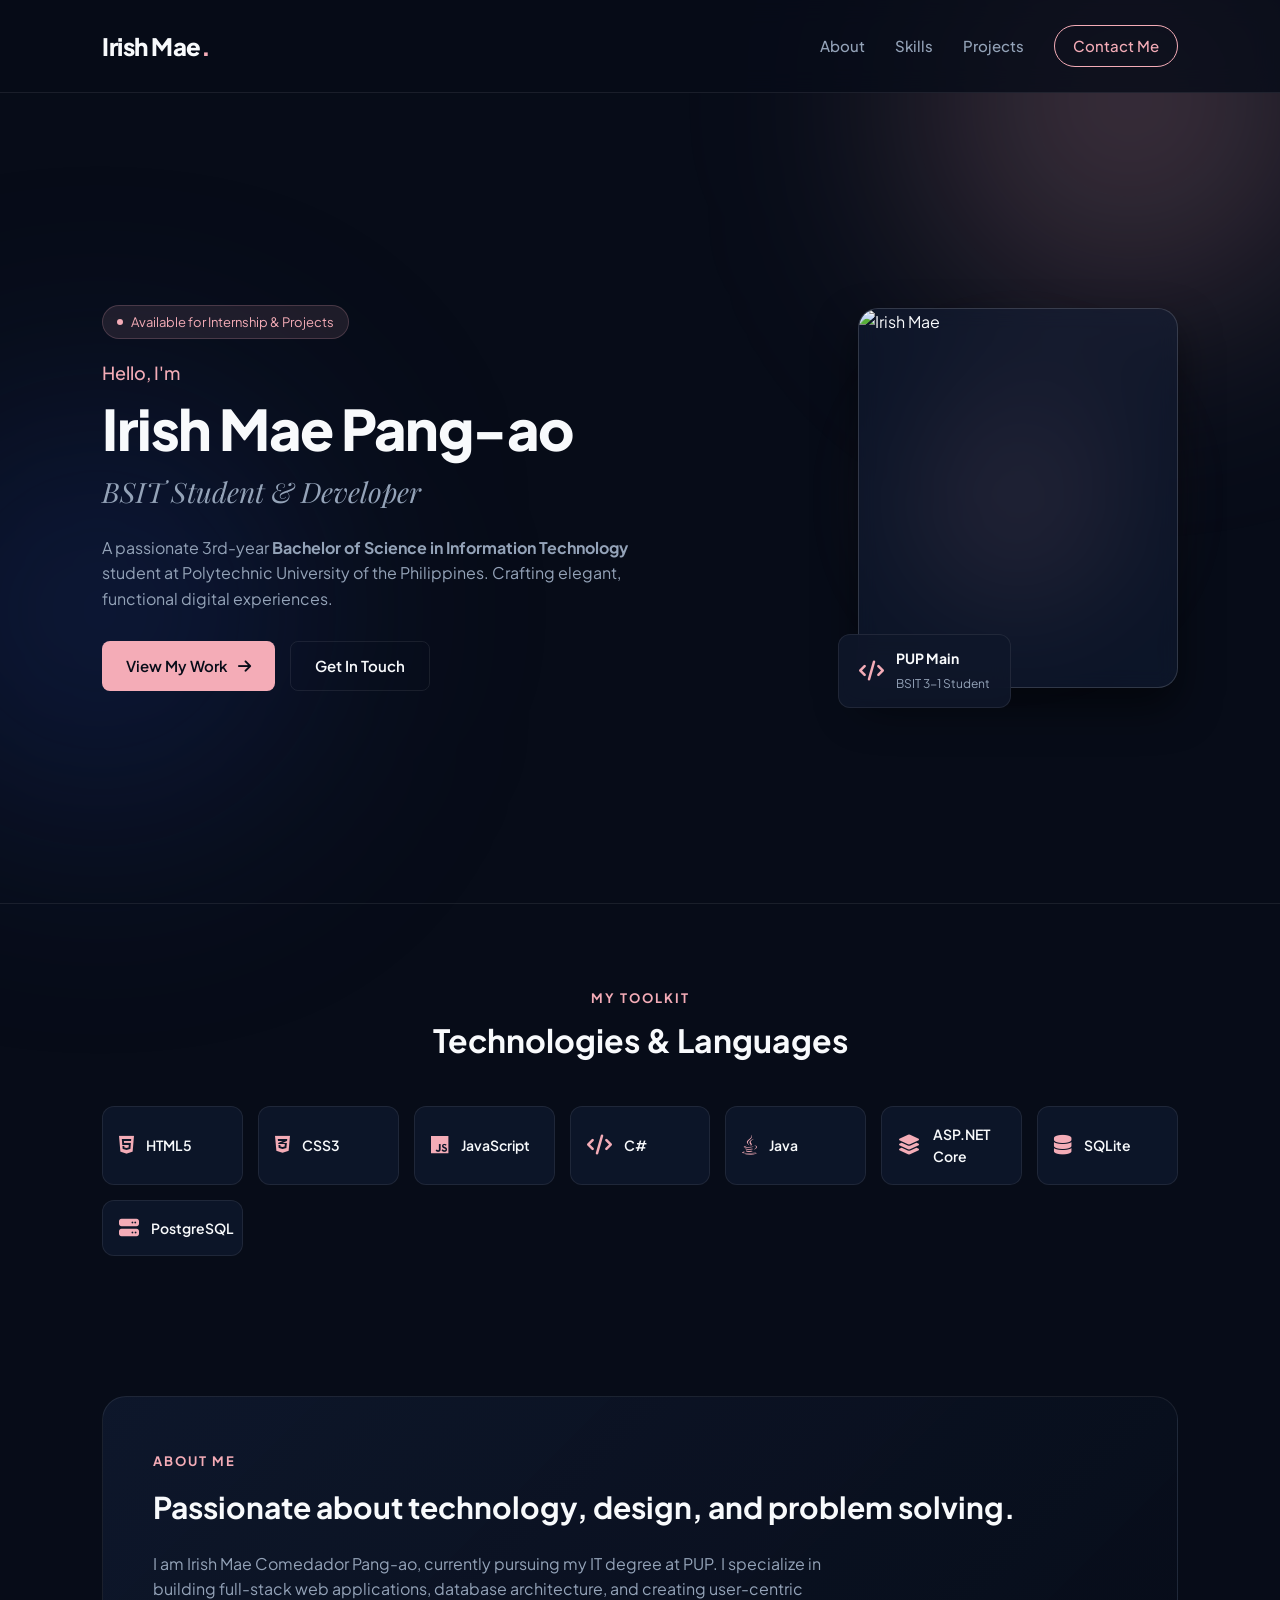
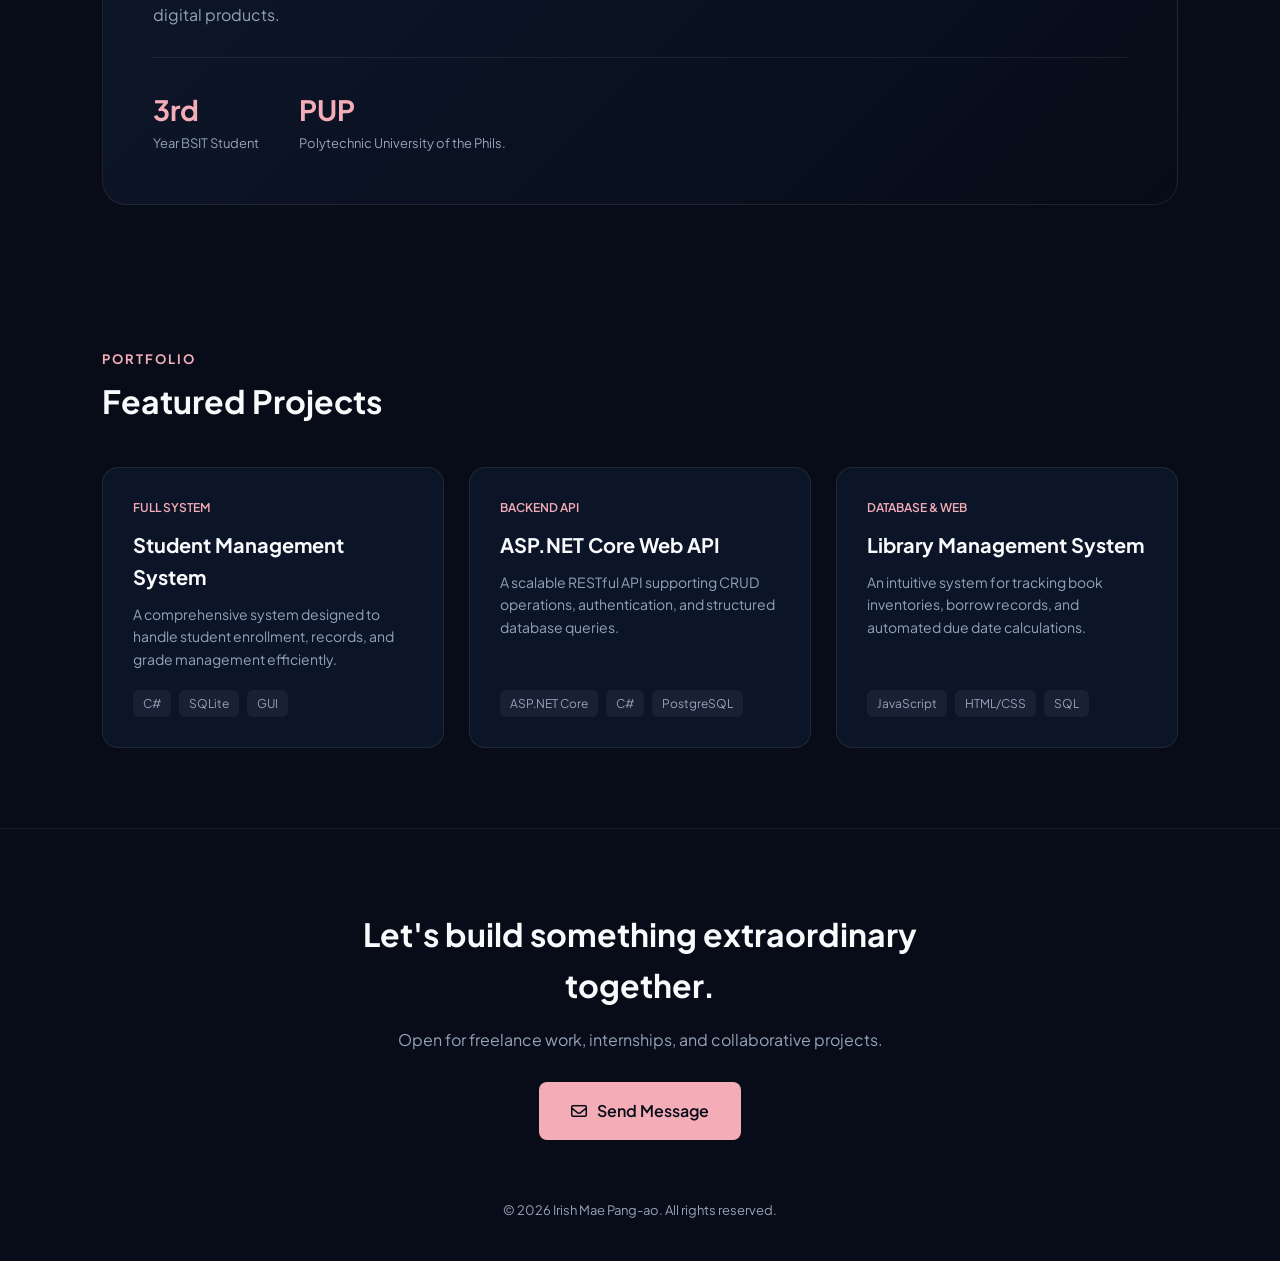
==== index.html @ ea2a680a "Add files via upload" ====
<!DOCTYPE html>
<html lang="en">
<head>
    <meta charset="UTF-8">
    <meta name="viewport" content="width=device-width, initial-scale=1.0">
    <title>Irish Mae | Portfolio</title>

    <link rel="preconnect" href="https://fonts.googleapis.com">
    <link rel="preconnect" href="https://fonts.gstatic.com" crossorigin>
    <link href="https://fonts.googleapis.com/css2?family=Plus+Jakarta+Sans:wght@300;400;500;600;700;800&family=Playfair+Display:ital,wght@0,600;1,400&display=swap" rel="stylesheet">
    <link rel="stylesheet" href="https://cdnjs.cloudflare.com/ajax/libs/font-awesome/6.4.0/css/all.min.css">
    
    <link rel="stylesheet" href="style.css">
</head>
<body>

    <div class="ambient-glow glow-1"></div>
    <div class="ambient-glow glow-2"></div>

    <nav>
        <a href="#" class="logo">Irish Mae<span class="dot">.</span></a>
        <div class="nav-links">
            <a href="#about">About</a>
            <a href="#skills">Skills</a>
            <a href="#projects">Projects</a>
            <a href="#contact" class="btn-nav">Contact Me</a>
        </div>
    </nav>

    <section class="hero">
        <div class="hero-text">
            <span class="badge">
                <span class="badge-dot"></span> Available for Internship & Projects
            </span>
            <p class="greeting">Hello, I'm</p>
            <h1>Irish Mae Pang-ao</h1>
            <h2>BSIT Student & Developer</h2>
            <p class="bio-short">
                A passionate 3rd-year <strong>Bachelor of Science in Information Technology</strong> student at 
                Polytechnic University of the Philippines. Crafting elegant, functional digital experiences.
            </p>
            <div class="hero-buttons">
                <a href="#projects" class="btn btn-primary">View My Work <i class="fa-solid fa-arrow-right"></i></a>
                <a href="#contact" class="btn btn-secondary">Get In Touch</a>
            </div>
        </div>

        <div class="hero-image-wrapper">
            <div class="glow-backdrop"></div>
            <div class="glass-frame">
                <!-- Siguraduhing tama ang path ng profile picture mo dito -->
                <img src="images/profile.jpg" alt="Irish Mae" class="profile-img">
            </div>
            <div class="experience-badge">
                <i class="fa-solid fa-code"></i>
                <div>
                    <strong>PUP Main</strong>
                    <span>BSIT 3-1 Student</span>
                </div>
            </div>
        </div>
    </section>

    <section id="skills" class="skills-section">
        <div class="section-header center">
            <span class="sub-title">MY TOOLKIT</span>
            <h2>Technologies & Languages</h2>
        </div>
        <div class="skills-grid">
            <div class="skill-card"><i class="fa-brands fa-html5"></i> <span>HTML5</span></div>
            <div class="skill-card"><i class="fa-brands fa-css3-alt"></i> <span>CSS3</span></div>
            <div class="skill-card"><i class="fa-brands fa-js"></i> <span>JavaScript</span></div>
            <div class="skill-card"><i class="fa-solid fa-code"></i> <span>C#</span></div>
            <div class="skill-card"><i class="fa-brands fa-java"></i> <span>Java</span></div>
            <div class="skill-card"><i class="fa-solid fa-layer-group"></i> <span>ASP.NET Core</span></div>
            <div class="skill-card"><i class="fa-solid fa-database"></i> <span>SQLite</span></div>
            <div class="skill-card"><i class="fa-solid fa-server"></i> <span>PostgreSQL</span></div>
        </div>
    </section>

    <section id="about" class="about-section">
        <div class="about-card">
            <div class="about-content">
                <span class="sub-title">ABOUT ME</span>
                <h2>Passionate about technology, design, and problem solving.</h2>
                <p>
                    I am Irish Mae Comedador Pang-ao, currently pursuing my IT degree at PUP. 
                    I specialize in building full-stack web applications, database architecture, and creating user-centric digital products.
                </p>
                <div class="stats-row">
                    <div class="stat-item">
                        <h3>3rd</h3>
                        <p>Year BSIT Student</p>
                    </div>
                    <div class="stat-item">
                        <h3>PUP</h3>
                        <p>Polytechnic University of the Phils.</p>
                    </div>
                </div>
            </div>
        </div>
    </section>

    <!-- Projects Section -->
    <section id="projects" class="projects-section">
        <div class="section-header">
            <span class="sub-title">PORTFOLIO</span>
            <h2>Featured Projects</h2>
        </div>

        <div class="projects-grid">
            <div class="project-card">
                <div class="project-tag">Full System</div>
                <h3>Student Management System</h3>
                <p>A comprehensive system designed to handle student enrollment, records, and grade management efficiently.</p>
                <div class="project-tech">
                    <span>C#</span> <span>SQLite</span> <span>GUI</span>
                </div>
            </div>

            <div class="project-card">
                <div class="project-tag">Backend API</div>
                <h3>ASP.NET Core Web API</h3>
                <p>A scalable RESTful API supporting CRUD operations, authentication, and structured database queries.</p>
                <div class="project-tech">
                    <span>ASP.NET Core</span> <span>C#</span> <span>PostgreSQL</span>
                </div>
            </div>

            <div class="project-card">
                <div class="project-tag">Database & Web</div>
                <h3>Library Management System</h3>
                <p>An intuitive system for tracking book inventories, borrow records, and automated due date calculations.</p>
                <div class="project-tech">
                    <span>JavaScript</span> <span>HTML/CSS</span> <span>SQL</span>
                </div>
            </div>
        </div>
    </section>

    <footer id="contact">
        <div class="footer-content">
            <h2>Let's build something extraordinary together.</h2>
            <p>Open for freelance work, internships, and collaborative projects.</p>
            <a href="mailto:irishmae.pangao@example.com" class="btn btn-primary btn-large">
                <i class="fa-regular fa-envelope"></i> Send Message
            </a>
            <div class="copyright">
                &copy; 2026 Irish Mae Pang-ao. All rights reserved.
            </div>
        </div>
    </footer>

</body>
</html>
---- style.css ----
:root {
    --bg-dark: #070c18;
    --card-bg: rgba(19, 31, 56, 0.5);
    --border-color: rgba(255, 255, 255, 0.08);
    --rose-accent: #f4acb7;
    --rose-glow: rgba(244, 172, 183, 0.25);
    --text-primary: #f8fafc;
    --text-secondary: #94a3b8;
    --font-main: 'Plus Jakarta Sans', sans-serif;
    --font-serif: 'Playfair Display', serif;
}

* {
    margin: 0;
    padding: 0;
    box-sizing: border-box;
    scroll-behavior: smooth;
}

body {
    font-family: var(--font-main);
    background-color: var(--bg-dark);
    color: var(--text-primary);
    overflow-x: hidden;
    line-height: 1.6;
}

.ambient-glow {
    position: fixed;
    width: 400px;
    height: 400px;
    border-radius: 50%;
    filter: blur(120px);
    z-index: -1;
    pointer-events: none;
}
.glow-1 {
    top: -100px;
    right: -50px;
    background: var(--rose-glow);
}
.glow-2 {
    bottom: 10%;
    left: -100px;
    background: rgba(30, 58, 138, 0.3);
}

nav {
    display: flex;
    justify-content: space-between;
    align-items: center;
    padding: 25px 8%;
    background: rgba(7, 12, 24, 0.8);
    backdrop-filter: blur(12px);
    position: sticky;
    top: 0;
    z-index: 100;
    border-bottom: 1px solid var(--border-color);
}

.logo {
    font-size: 24px;
    font-weight: 800;
    color: var(--text-primary);
    text-decoration: none;
    letter-spacing: -0.5px;
}

.logo .dot {
    color: var(--rose-accent);
}

.nav-links {
    display: flex;
    gap: 30px;
    align-items: center;
}

.nav-links a {
    color: var(--text-secondary);
    text-decoration: none;
    font-size: 15px;
    font-weight: 500;
    transition: all 0.3s ease;
}

.nav-links a:hover {
    color: var(--rose-accent);
}

.btn-nav {
    border: 1px solid var(--rose-accent);
    padding: 8px 18px !important;
    border-radius: 30px;
    color: var(--rose-accent) !important;
}

.btn-nav:hover {
    background: var(--rose-accent);
    color: #070c18 !important;
}

.hero {
    display: flex;
    justify-content: space-between;
    align-items: center;
    min-height: calc(100vh - 90px);
    padding: 0 8%;
    gap: 40px;
}

.hero-text {
    max-width: 580px;
}

.badge {
    display: inline-flex;
    align-items: center;
    gap: 8px;
    background: rgba(244, 172, 183, 0.1);
    border: 1px solid rgba(244, 172, 183, 0.2);
    padding: 6px 14px;
    border-radius: 20px;
    font-size: 13px;
    color: var(--rose-accent);
    margin-bottom: 20px;
}

.badge-dot {
    width: 6px;
    height: 6px;
    background-color: var(--rose-accent);
    border-radius: 50%;
}

.greeting {
    font-size: 18px;
    color: var(--rose-accent);
    font-weight: 500;
}

.hero h1 {
    font-size: 56px;
    font-weight: 800;
    line-height: 1.1;
    margin: 10px 0;
    letter-spacing: -1.5px;
}

.hero h2 {
    font-family: var(--font-serif);
    font-size: 28px;
    color: var(--text-secondary);
    font-style: italic;
    font-weight: 400;
    margin-bottom: 20px;
}

.bio-short {
    color: var(--text-secondary);
    font-size: 16px;
    margin-bottom: 30px;
}

.hero-buttons {
    display: flex;
    gap: 15px;
}

.btn {
    display: inline-flex;
    align-items: center;
    gap: 10px;
    padding: 12px 24px;
    border-radius: 8px;
    font-size: 15px;
    font-weight: 600;
    text-decoration: none;
    transition: all 0.3s ease;
}

.btn-primary {
    background: var(--rose-accent);
    color: #070c18;
}

.btn-primary:hover {
    transform: translateY(-2px);
    box-shadow: 0 10px 20px rgba(244, 172, 183, 0.3);
}

.btn-secondary {
    background: transparent;
    color: var(--text-primary);
    border: 1px solid var(--border-color);
}

.btn-secondary:hover {
    border-color: var(--rose-accent);
    color: var(--rose-accent);
}

.btn-large {
    padding: 16px 32px;
    font-size: 16px;
}

.hero-image-wrapper {
    position: relative;
}

.glow-backdrop {
    position: absolute;
    width: 100%;
    height: 100%;
    background: radial-gradient(circle, var(--rose-accent) 0%, transparent 70%);
    opacity: 0.2;
    filter: blur(40px);
}

.glass-frame {
    width: 320px;
    height: 380px;
    border-radius: 20px;
    overflow: hidden;
    border: 1px solid rgba(255, 255, 255, 0.15);
    background: var(--card-bg);
    backdrop-filter: blur(10px);
    position: relative;
    box-shadow: 0 20px 40px rgba(0, 0, 0, 0.5);
}

.profile-img {
    width: 100%;
    height: 100%;
    object-fit: cover;
}

.experience-badge {
    position: absolute;
    bottom: -20px;
    left: -20px;
    background: rgba(15, 23, 42, 0.9);
    border: 1px solid var(--border-color);
    padding: 12px 20px;
    border-radius: 12px;
    display: flex;
    align-items: center;
    gap: 12px;
    backdrop-filter: blur(10px);
}

.experience-badge i {
    font-size: 20px;
    color: var(--rose-accent);
}

.experience-badge strong {
    display: block;
    font-size: 14px;
}

.experience-badge span {
    font-size: 12px;
    color: var(--text-secondary);
}

.skills-section {
    padding: 80px 8%;
    border-top: 1px solid var(--border-color);
}

.sub-title {
    color: var(--rose-accent);
    font-size: 13px;
    font-weight: 700;
    letter-spacing: 2px;
    text-transform: uppercase;
}

.section-header h2 {
    font-size: 32px;
    margin-top: 5px;
    margin-bottom: 40px;
}

.section-header.center {
    text-align: center;
}

.skills-grid {
    display: grid;
    grid-template-columns: repeat(auto-fit, minmax(140px, 1fr));
    gap: 15px;
}

.skill-card {
    background: var(--card-bg);
    border: 1px solid var(--border-color);
    padding: 16px;
    border-radius: 12px;
    display: flex;
    align-items: center;
    gap: 12px;
    font-weight: 600;
    font-size: 14px;
    transition: all 0.3s ease;
}

.skill-card i {
    font-size: 20px;
    color: var(--rose-accent);
}

.skill-card:hover {
    border-color: var(--rose-accent);
    transform: translateY(-3px);
}

.about-section {
    padding: 60px 8%;
}

.about-card {
    background: linear-gradient(135deg, rgba(19, 31, 56, 0.6) 0%, rgba(7, 12, 24, 0.8) 100%);
    border: 1px solid var(--border-color);
    padding: 50px;
    border-radius: 24px;
}

.about-content h2 {
    font-size: 30px;
    margin: 10px 0 20px 0;
}

.about-content p {
    color: var(--text-secondary);
    max-width: 700px;
    font-size: 16px;
    margin-bottom: 30px;
}

.stats-row {
    display: flex;
    gap: 40px;
    border-top: 1px solid var(--border-color);
    padding-top: 30px;
}

.stat-item h3 {
    font-size: 28px;
    color: var(--rose-accent);
}

.stat-item p {
    font-size: 13px;
    margin: 0;
}
.projects-section {
    padding: 80px 8%;
}

.projects-grid {
    display: grid;
    grid-template-columns: repeat(auto-fit, minmax(300px, 1fr));
    gap: 25px;
}

.project-card {
    background: var(--card-bg);
    border: 1px solid var(--border-color);
    padding: 30px;
    border-radius: 16px;
    transition: all 0.3s ease;
    display: flex;
    flex-direction: column;
}

.project-card:hover {
    border-color: rgba(244, 172, 183, 0.4);
    transform: translateY(-5px);
}

.project-tag {
    font-size: 12px;
    color: var(--rose-accent);
    font-weight: 600;
    margin-bottom: 12px;
    text-transform: uppercase;
}

.project-card h3 {
    font-size: 20px;
    margin-bottom: 10px;
}

.project-card p {
    color: var(--text-secondary);
    font-size: 14px;
    margin-bottom: 20px;
    flex-grow: 1;
}

.project-tech {
    display: flex;
    gap: 8px;
    flex-wrap: wrap;
}

.project-tech span {
    background: rgba(255, 255, 255, 0.05);
    padding: 4px 10px;
    border-radius: 6px;
    font-size: 12px;
    color: var(--text-secondary);
}

footer {
    padding: 80px 8% 40px;
    border-top: 1px solid var(--border-color);
    text-align: center;
}

.footer-content {
    max-width: 600px;
    margin: 0 auto;
}

.footer-content h2 {
    font-size: 32px;
    margin-bottom: 15px;
}

.footer-content p {
    color: var(--text-secondary);
    margin-bottom: 30px;
}

.copyright {
    margin-top: 60px;
    font-size: 13px;
    color: var(--text-secondary);
}

@media (max-width: 900px) {
    .hero {
        flex-direction: column;
        text-align: center;
        padding-top: 40px;
    }
    
    .hero-text {
        max-width: 100%;
    }

    .hero-buttons {
        justify-content: center;
    }

    .glass-frame {
        width: 260px;
        height: 320px;
    }

    .experience-badge {
        left: 50%;
        transform: translateX(-50%);
        white-space: nowrap;
    }

    .nav-links {
        display: none;
    }

    .hero h1 {
        font-size: 40px;
    }
}
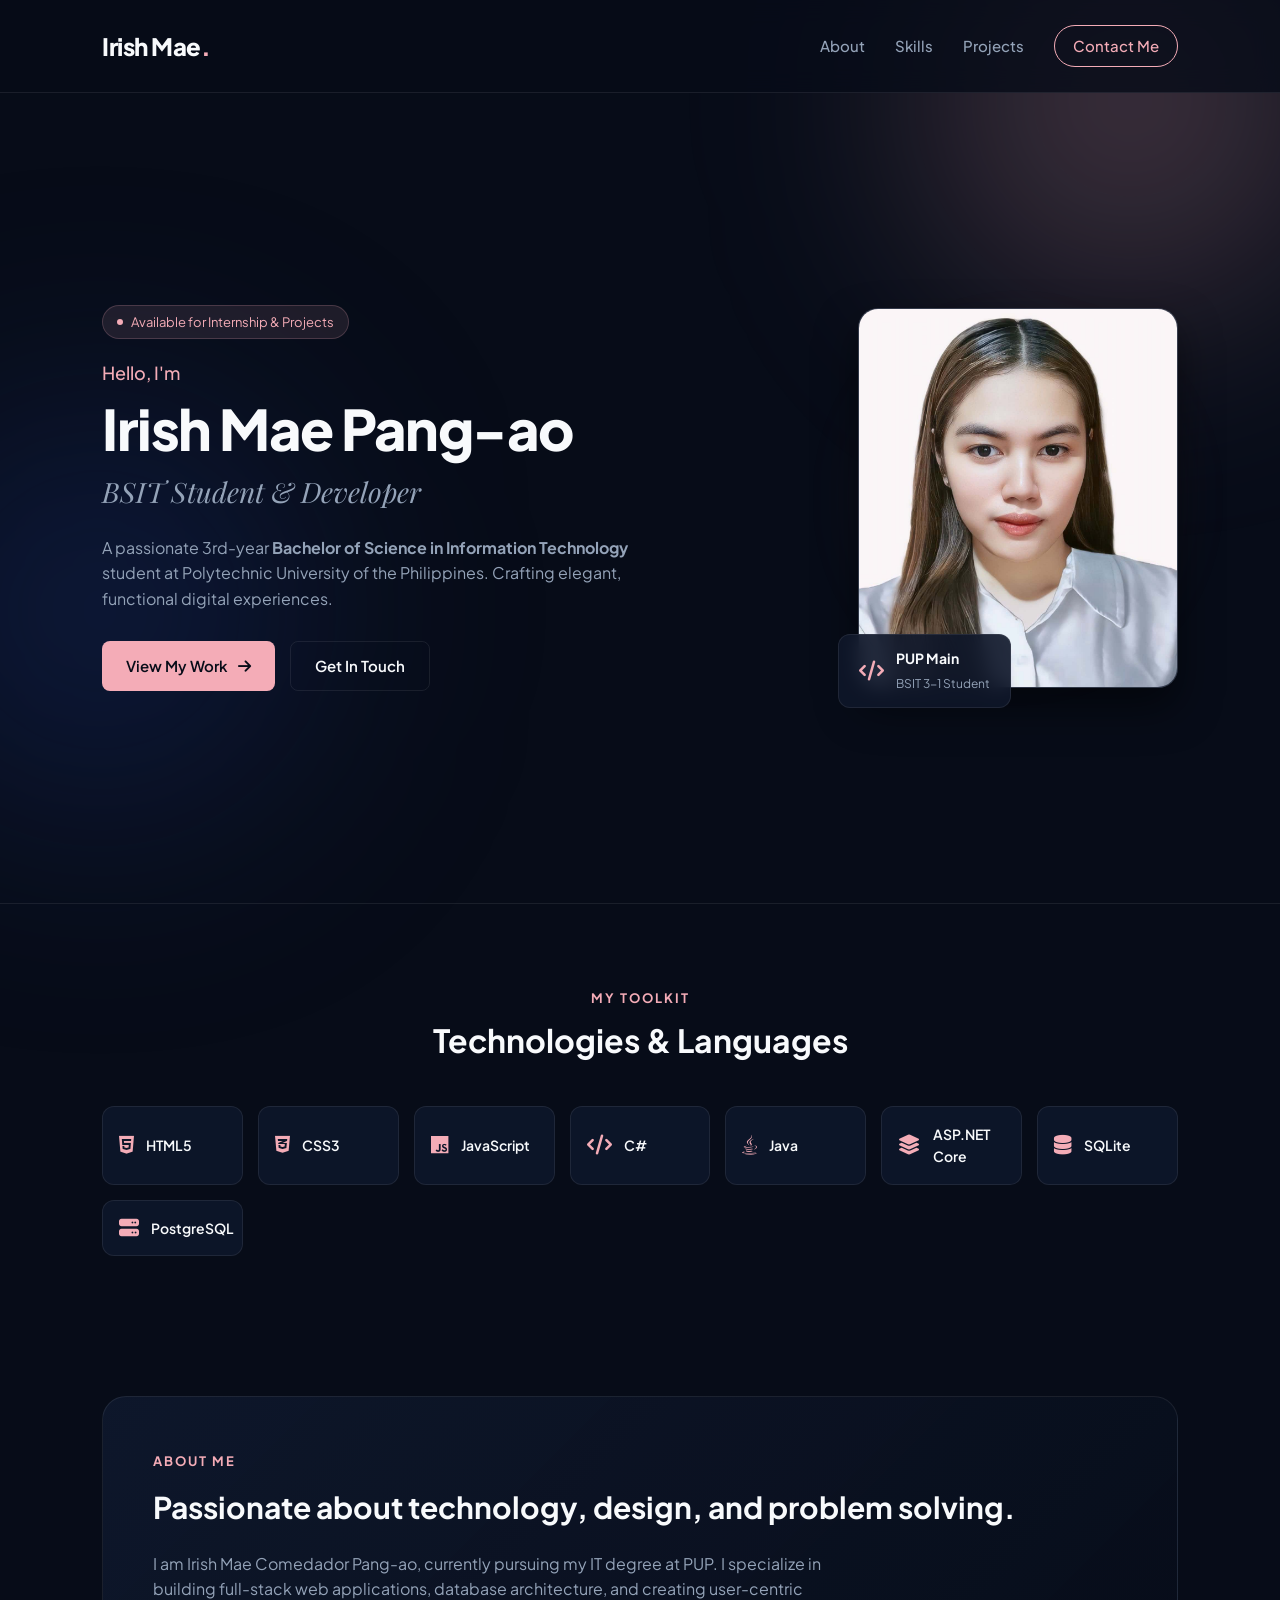
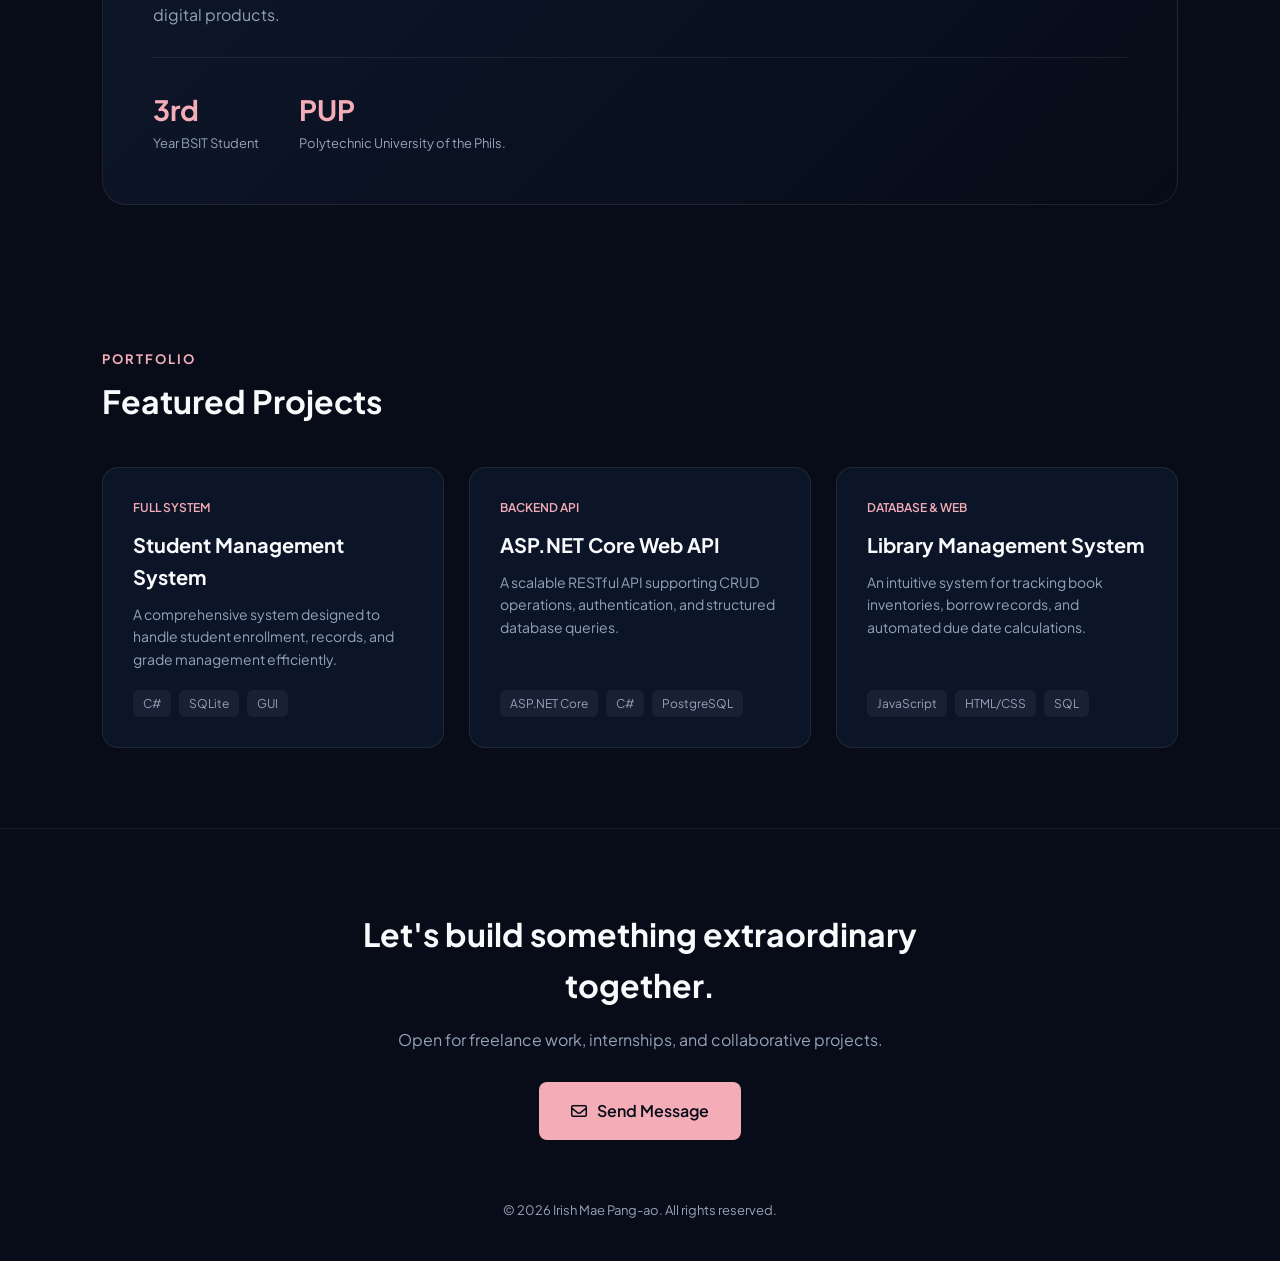
==== commit 24516159: "Fix HTML entity encoding in index.html" ====
--- a/index.html
+++ b/index.html
@@ -48,8 +48,8 @@
         <div class="hero-image-wrapper">
             <div class="glow-backdrop"></div>
             <div class="glass-frame">
-                <!-- Siguraduhing tama ang path ng profile picture mo dito -->
-                <img src="images/profile.jpg" alt="Irish Mae" class="profile-img">
+                
+                <img src="profile.jpg" alt="Irish Mae" class="profile-img">
             </div>
             <div class="experience-badge">
                 <i class="fa-solid fa-code"></i>
@@ -152,4 +152,4 @@
     </footer>
 
 </body>
-</html>+</html>
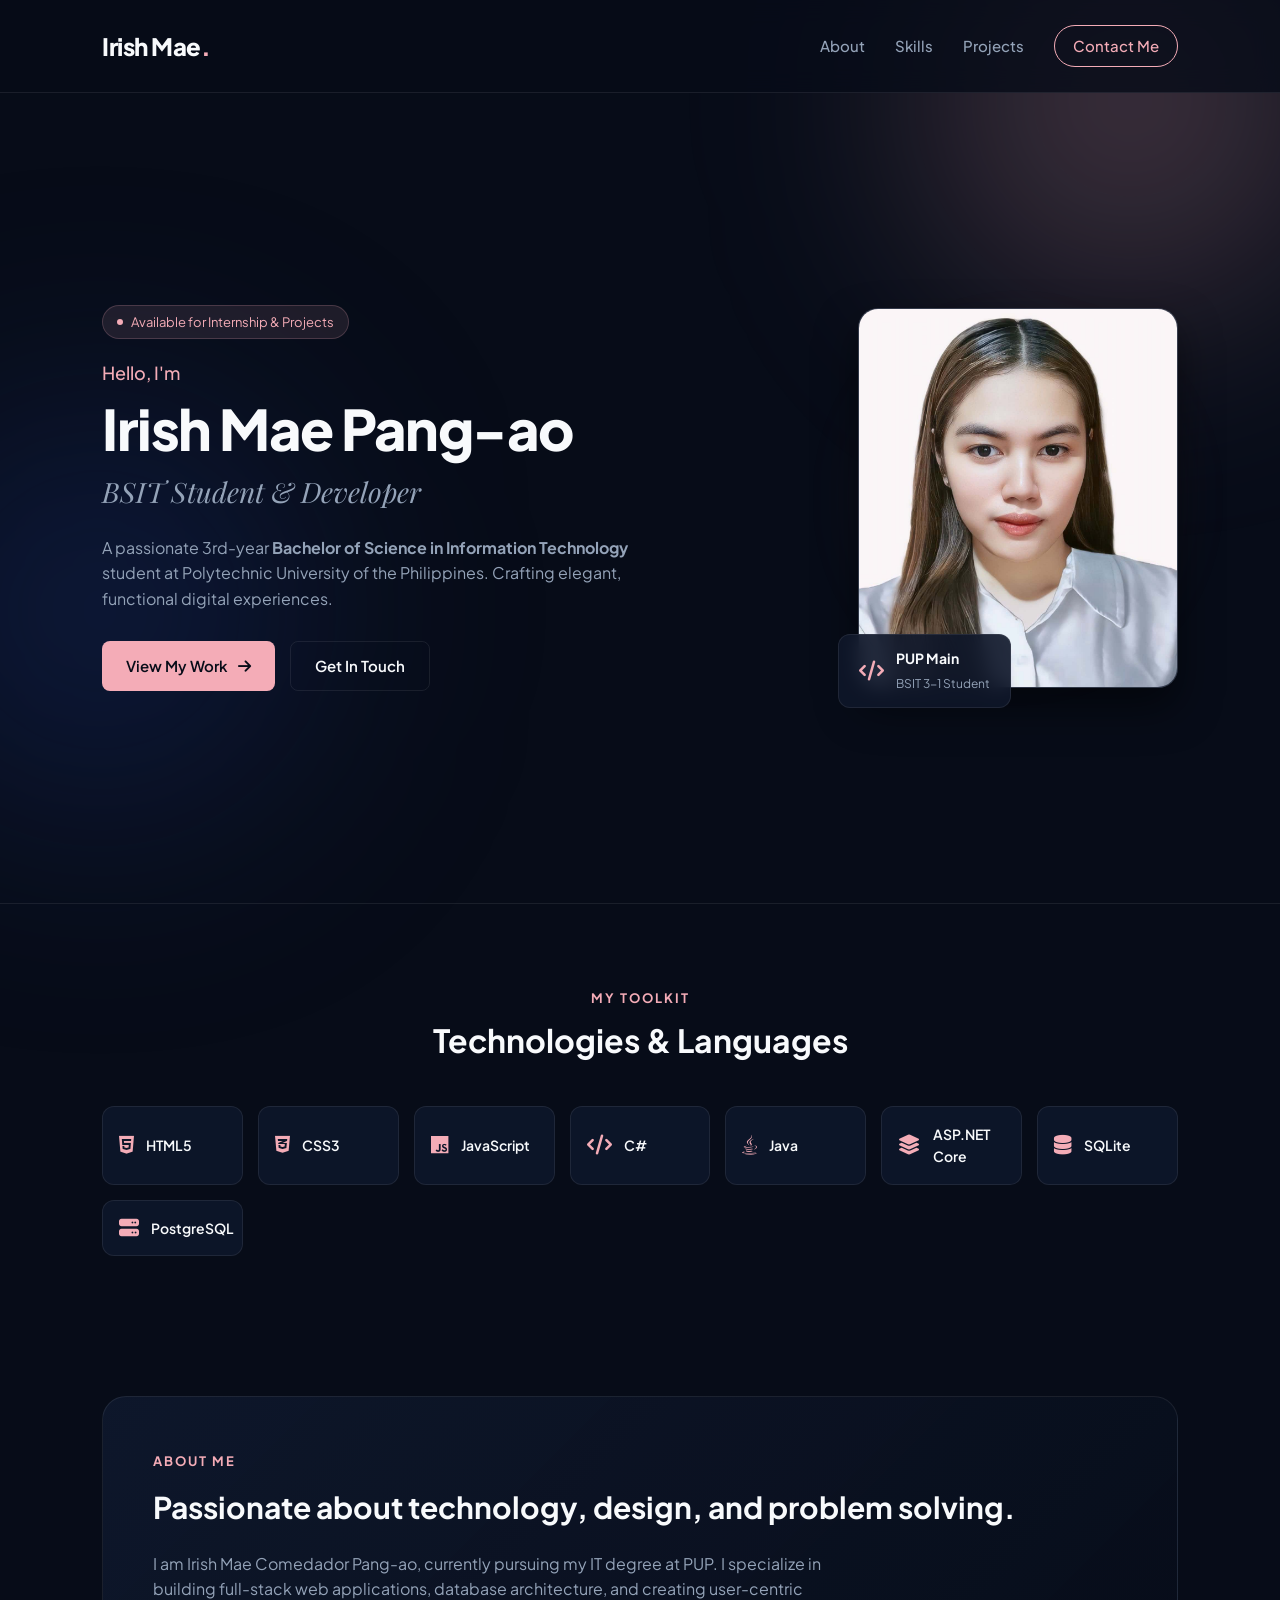
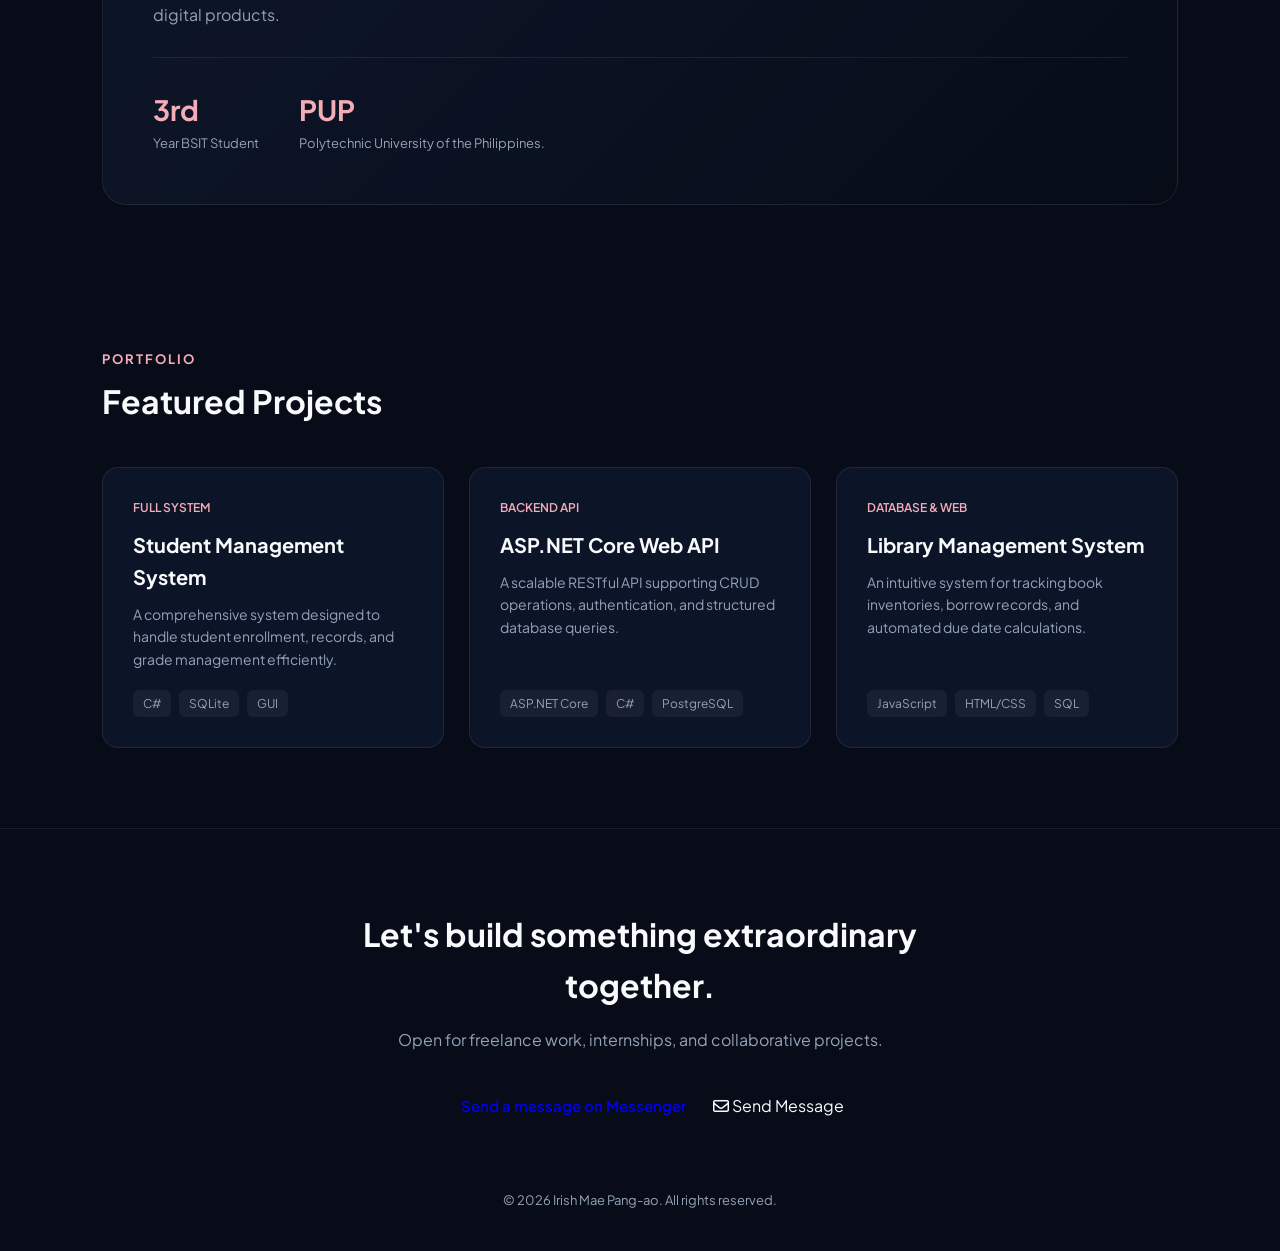
==== commit 1282ad96: "Fix HTML structure and update footer links" ====
--- a/index.html
+++ b/index.html
@@ -49,7 +49,7 @@
             <div class="glow-backdrop"></div>
             <div class="glass-frame">
                 
-                <img src="profile.jpg" alt="Irish Mae" class="profile-img">
+               <img src="profile.jpg" alt="Irish Mae" class="profile-img">
             </div>
             <div class="experience-badge">
                 <i class="fa-solid fa-code"></i>
@@ -94,7 +94,7 @@
                     </div>
                     <div class="stat-item">
                         <h3>PUP</h3>
-                        <p>Polytechnic University of the Phils.</p>
+                        <p>Polytechnic University of the Philippines.</p>
                     </div>
                 </div>
             </div>
@@ -142,7 +142,9 @@
         <div class="footer-content">
             <h2>Let's build something extraordinary together.</h2>
             <p>Open for freelance work, internships, and collaborative projects.</p>
-            <a href="mailto:irishmae.pangao@example.com" class="btn btn-primary btn-large">
+            <a href="https://m.me/@resuemans89" target="_blank" class="btn">
+  Send a message on Messenger
+</a>
                 <i class="fa-regular fa-envelope"></i> Send Message
             </a>
             <div class="copyright">
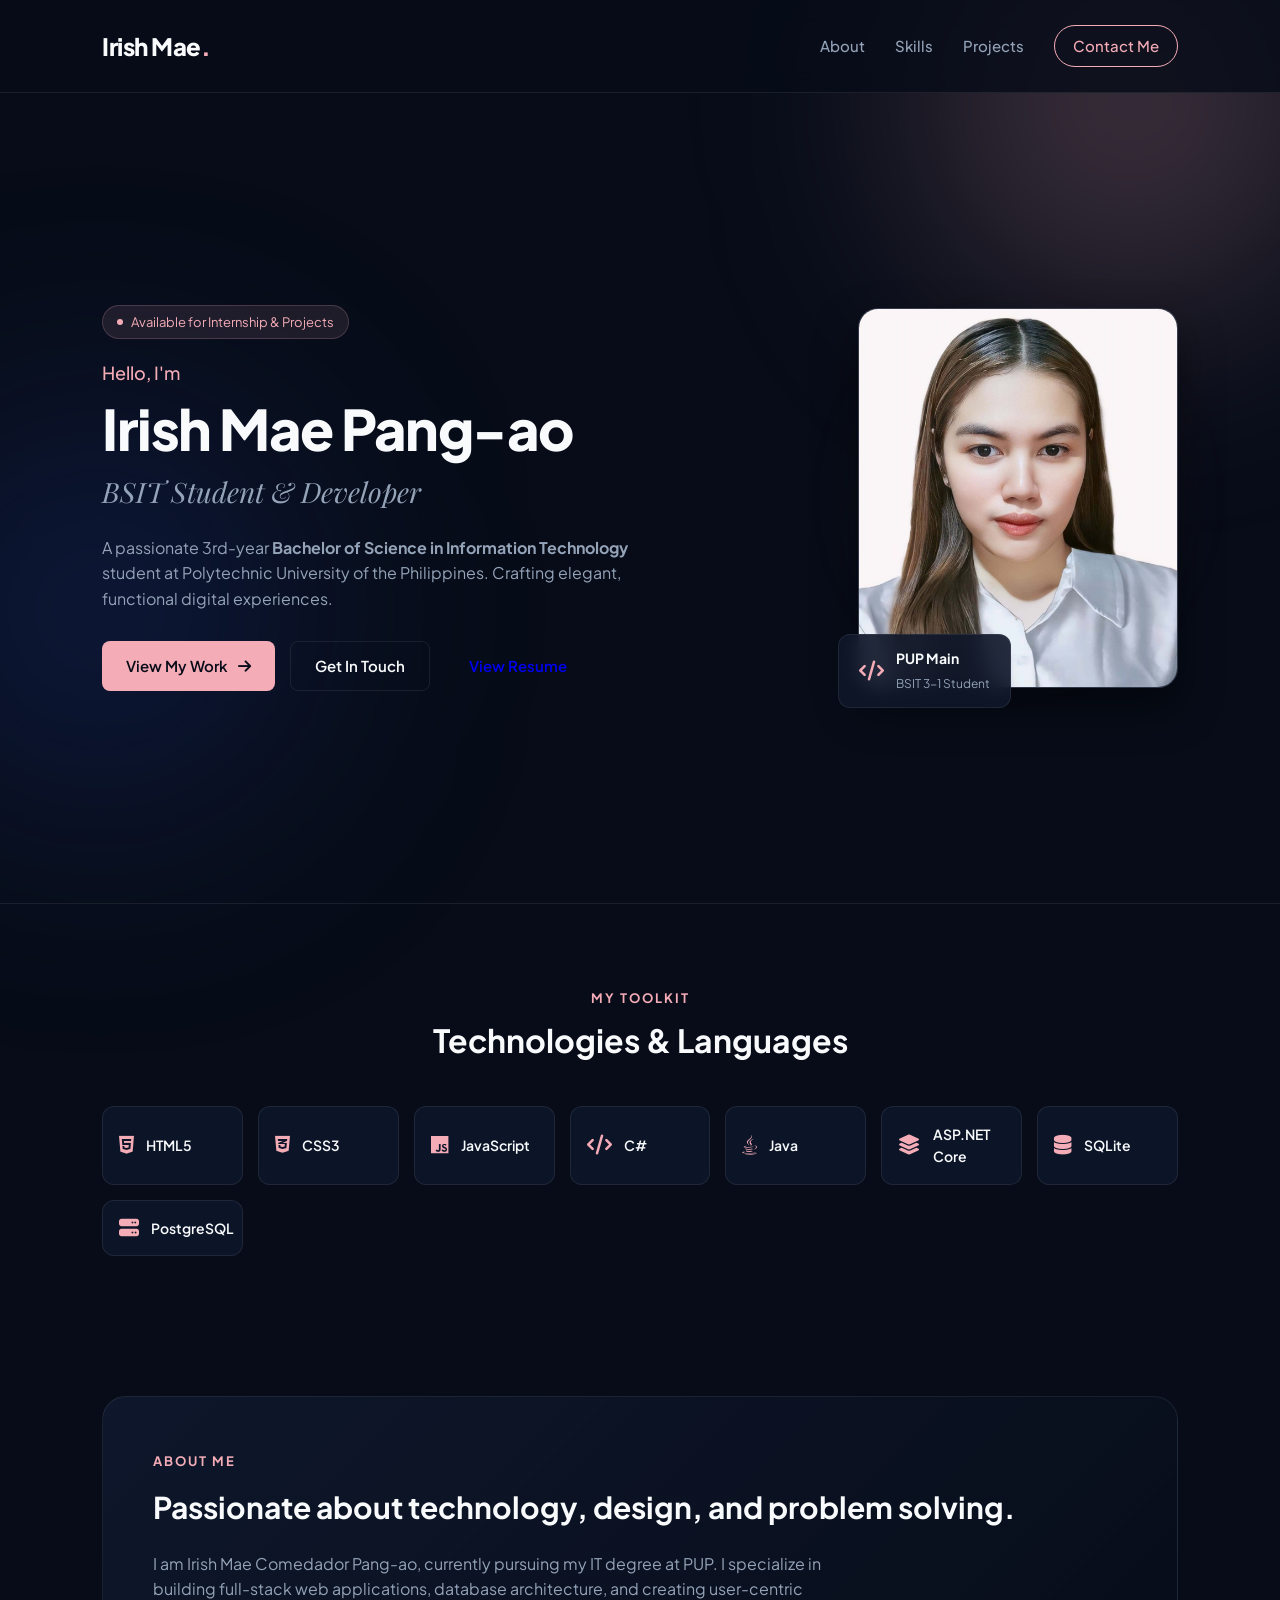
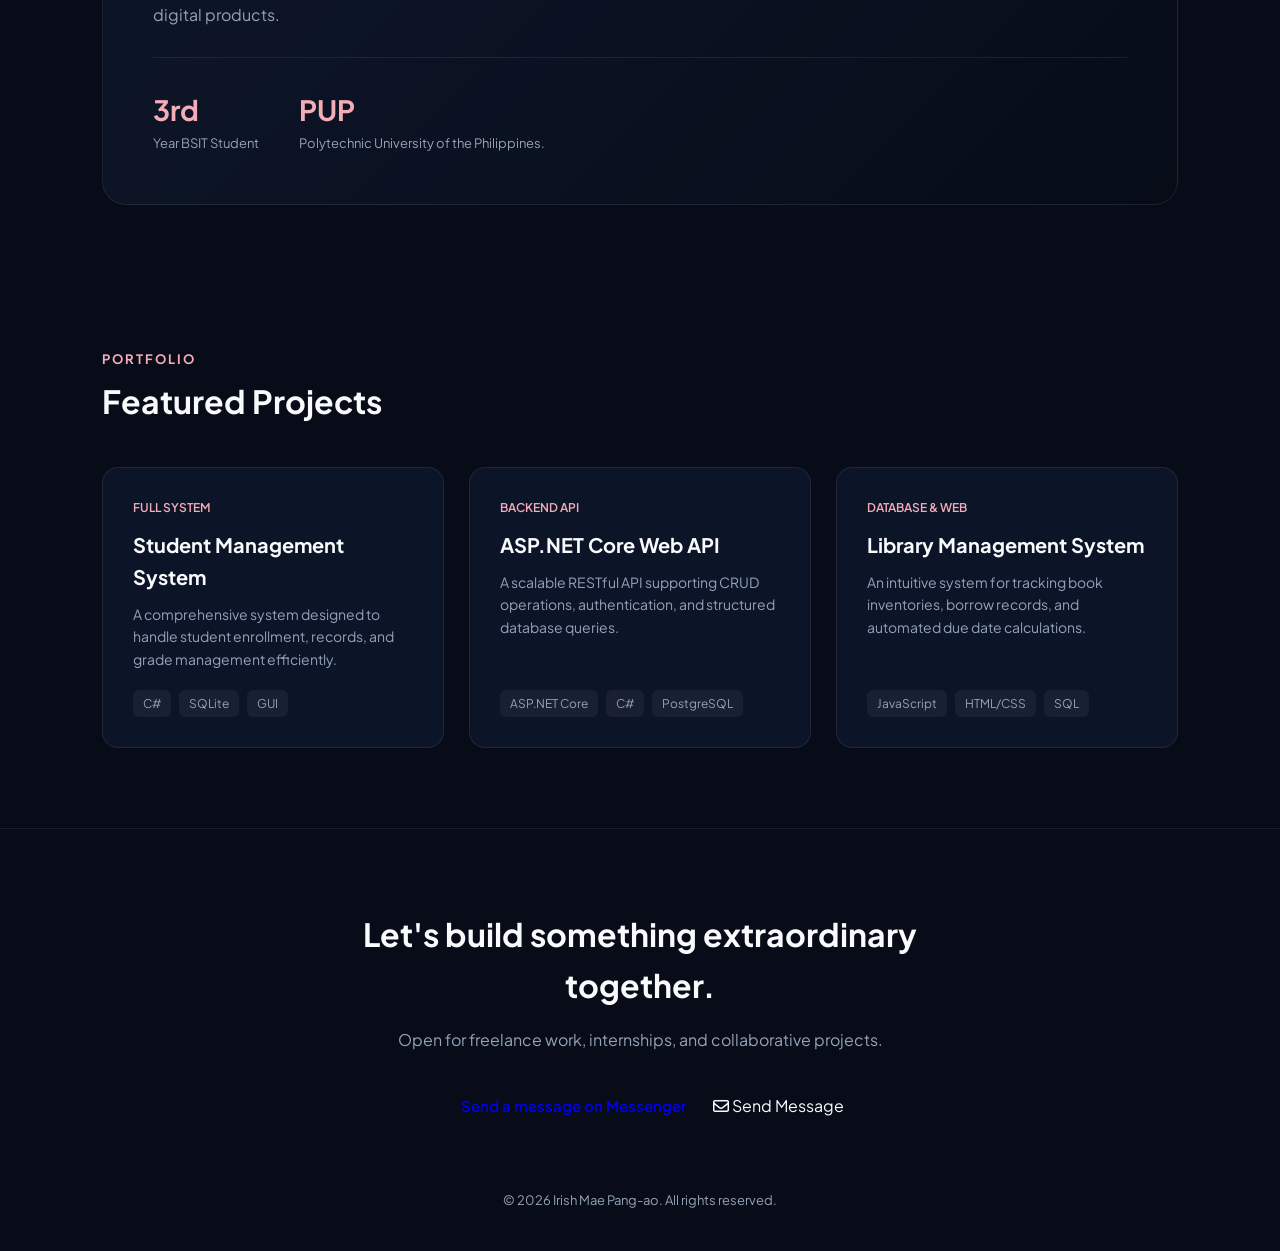
==== commit f742ccf8: "Add 'View Resume' button to hero section Added a button to view the resume in the hero section." ====
--- a/index.html
+++ b/index.html
@@ -42,6 +42,7 @@
             <div class="hero-buttons">
                 <a href="#projects" class="btn btn-primary">View My Work <i class="fa-solid fa-arrow-right"></i></a>
                 <a href="#contact" class="btn btn-secondary">Get In Touch</a>
+                <a href="resume.pdf" target="_blank" class="btn">View Resume</a>
             </div>
         </div>
 
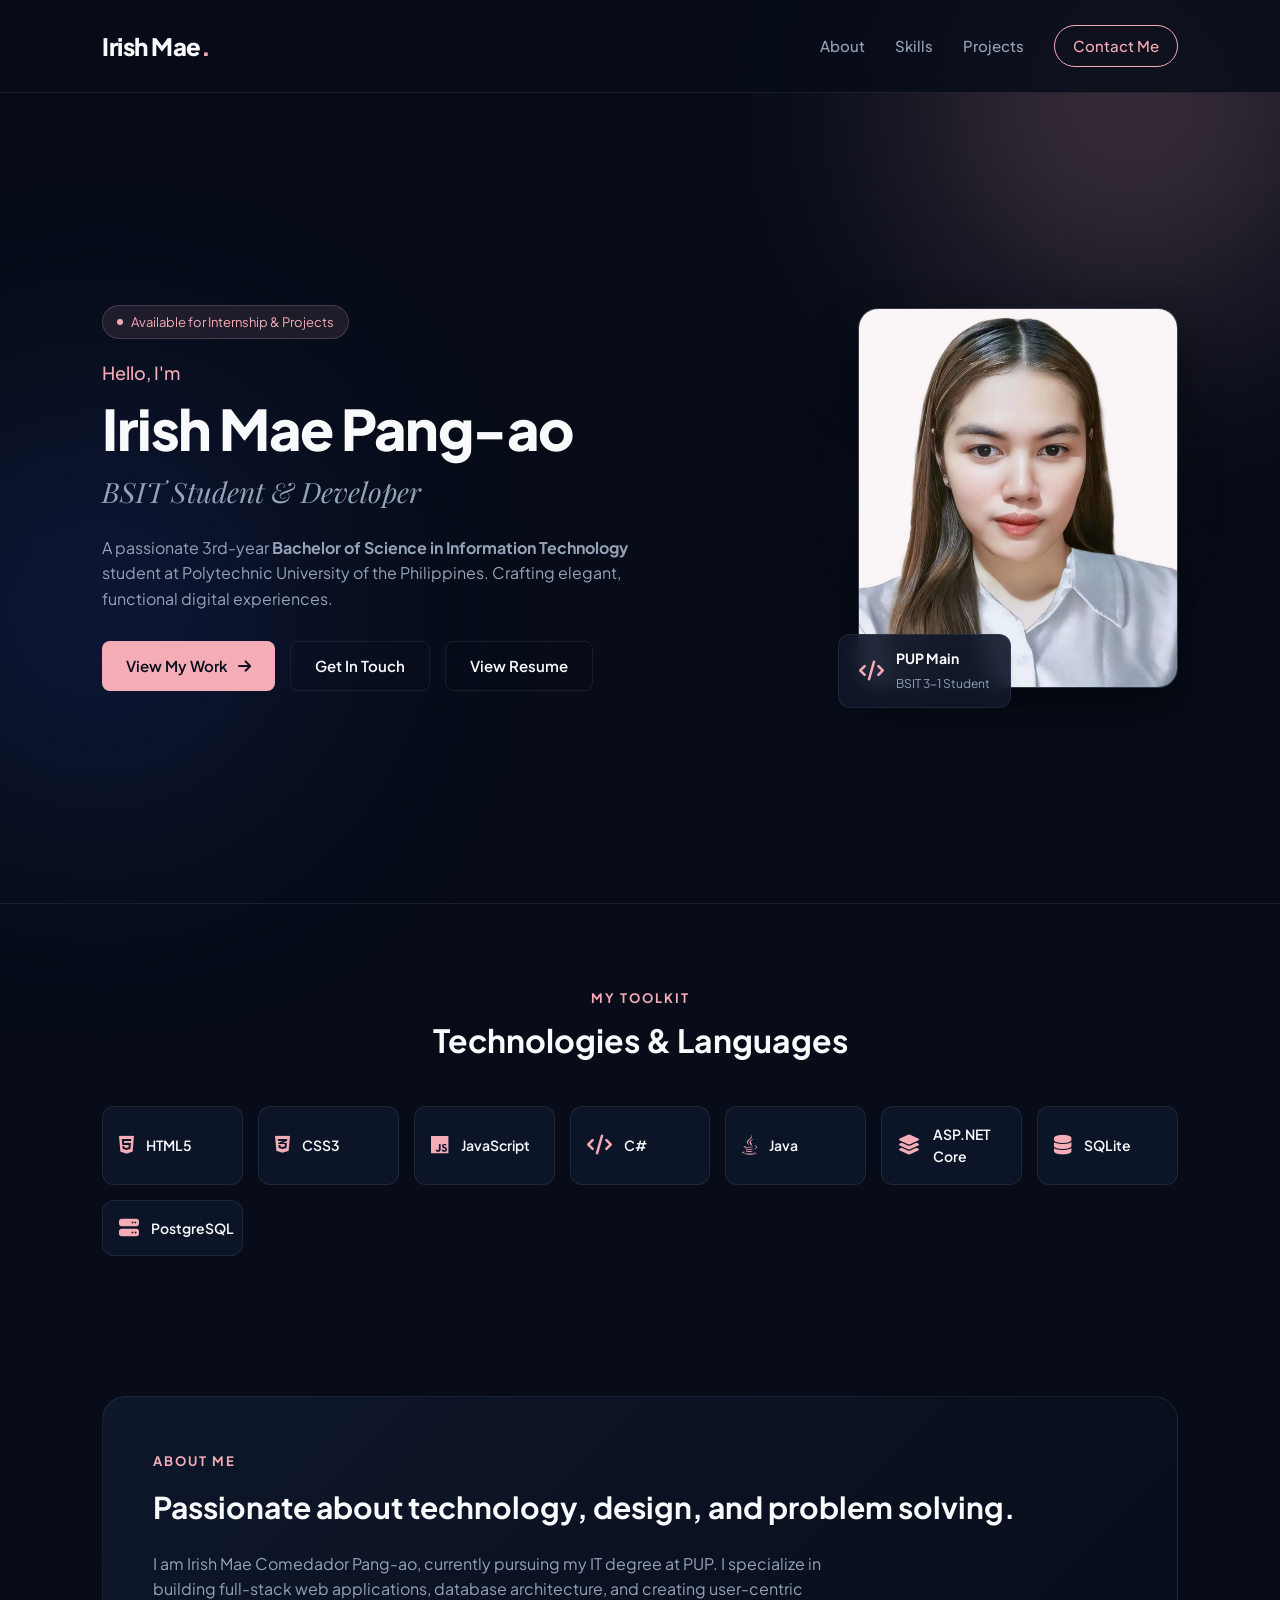
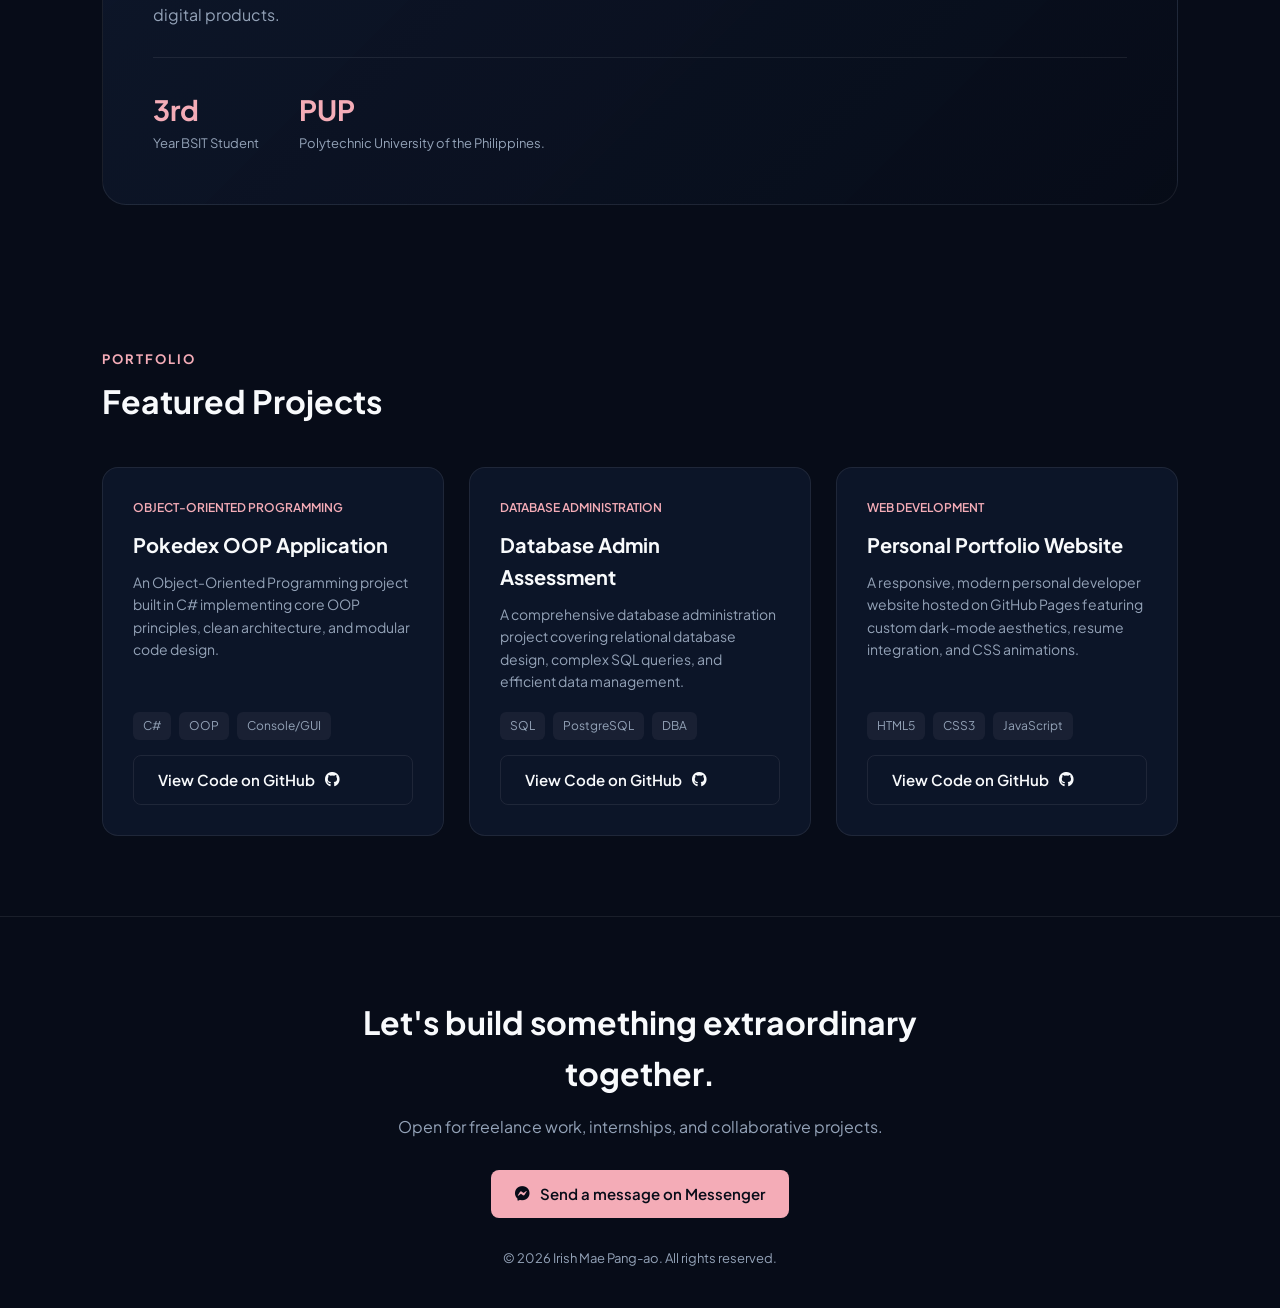
==== commit aa5bba79: "Fix HTML formatting and update project links" ====
--- a/index.html
+++ b/index.html
@@ -42,14 +42,13 @@
             <div class="hero-buttons">
                 <a href="#projects" class="btn btn-primary">View My Work <i class="fa-solid fa-arrow-right"></i></a>
                 <a href="#contact" class="btn btn-secondary">Get In Touch</a>
-                <a href="resume.pdf" target="_blank" class="btn">View Resume</a>
+                <a href="Resume.pdf" target="_blank" class="btn btn-secondary">View Resume</a>
             </div>
         </div>
 
         <div class="hero-image-wrapper">
             <div class="glow-backdrop"></div>
             <div class="glass-frame">
-                
                <img src="profile.jpg" alt="Irish Mae" class="profile-img">
             </div>
             <div class="experience-badge">
@@ -110,32 +109,46 @@
         </div>
 
         <div class="projects-grid">
+
+            <!-- Project 1: Pokedex OOP -->
             <div class="project-card">
-                <div class="project-tag">Full System</div>
-                <h3>Student Management System</h3>
-                <p>A comprehensive system designed to handle student enrollment, records, and grade management efficiently.</p>
+                <div class="project-tag">Object-Oriented Programming</div>
+                <h3>Pokedex OOP Application</h3>
+                <p>An Object-Oriented Programming project built in C# implementing core OOP principles, clean architecture, and modular code design.</p>
                 <div class="project-tech">
-                    <span>C#</span> <span>SQLite</span> <span>GUI</span>
+                    <span>C#</span> <span>OOP</span> <span>Console/GUI</span>
                 </div>
+                <a href="https://github.com/irishportfolio/Irish-Portfolio/tree/main/pokedex_OOP" target="_blank" class="btn btn-secondary btn-sm" style="margin-top: 15px;">
+                    View Code on GitHub <i class="fa-brands fa-github"></i>
+                </a>
             </div>
 
+            <!-- Project 2: DBA Assessment -->
             <div class="project-card">
-                <div class="project-tag">Backend API</div>
-                <h3>ASP.NET Core Web API</h3>
-                <p>A scalable RESTful API supporting CRUD operations, authentication, and structured database queries.</p>
+                <div class="project-tag">Database Administration</div>
+                <h3>Database Admin Assessment</h3>
+                <p>A comprehensive database administration project covering relational database design, complex SQL queries, and efficient data management.</p>
                 <div class="project-tech">
-                    <span>ASP.NET Core</span> <span>C#</span> <span>PostgreSQL</span>
+                    <span>SQL</span> <span>PostgreSQL</span> <span>DBA</span>
                 </div>
+                <a href="https://github.com/irishportfolio/Irish-Portfolio/tree/main/DBA-Week05-Assessment-Group5" target="_blank" class="btn btn-secondary btn-sm" style="margin-top: 15px;">
+                    View Code on GitHub <i class="fa-brands fa-github"></i>
+                </a>
             </div>
 
+            <!-- Project 3: Personal Portfolio Website -->
             <div class="project-card">
-                <div class="project-tag">Database & Web</div>
-                <h3>Library Management System</h3>
-                <p>An intuitive system for tracking book inventories, borrow records, and automated due date calculations.</p>
+                <div class="project-tag">Web Development</div>
+                <h3>Personal Portfolio Website</h3>
+                <p>A responsive, modern personal developer website hosted on GitHub Pages featuring custom dark-mode aesthetics, resume integration, and CSS animations.</p>
                 <div class="project-tech">
-                    <span>JavaScript</span> <span>HTML/CSS</span> <span>SQL</span>
+                    <span>HTML5</span> <span>CSS3</span> <span>JavaScript</span>
                 </div>
+                <a href="https://github.com/irishportfolio/Irish-Portfolio/tree/main/Portfolio" target="_blank" class="btn btn-secondary btn-sm" style="margin-top: 15px;">
+                    View Code on GitHub <i class="fa-brands fa-github"></i>
+                </a>
             </div>
+
         </div>
     </section>
 
@@ -143,12 +156,10 @@
         <div class="footer-content">
             <h2>Let's build something extraordinary together.</h2>
             <p>Open for freelance work, internships, and collaborative projects.</p>
-            <a href="https://m.me/@resuemans89" target="_blank" class="btn">
-  Send a message on Messenger
-</a>
-                <i class="fa-regular fa-envelope"></i> Send Message
+            <a href="https://m.me/@resuemans89" target="_blank" class="btn btn-primary">
+                <i class="fa-brands fa-facebook-messenger"></i> Send a message on Messenger
             </a>
-            <div class="copyright">
+            <div class="copyright" style="margin-top: 30px;">
                 &copy; 2026 Irish Mae Pang-ao. All rights reserved.
             </div>
         </div>
